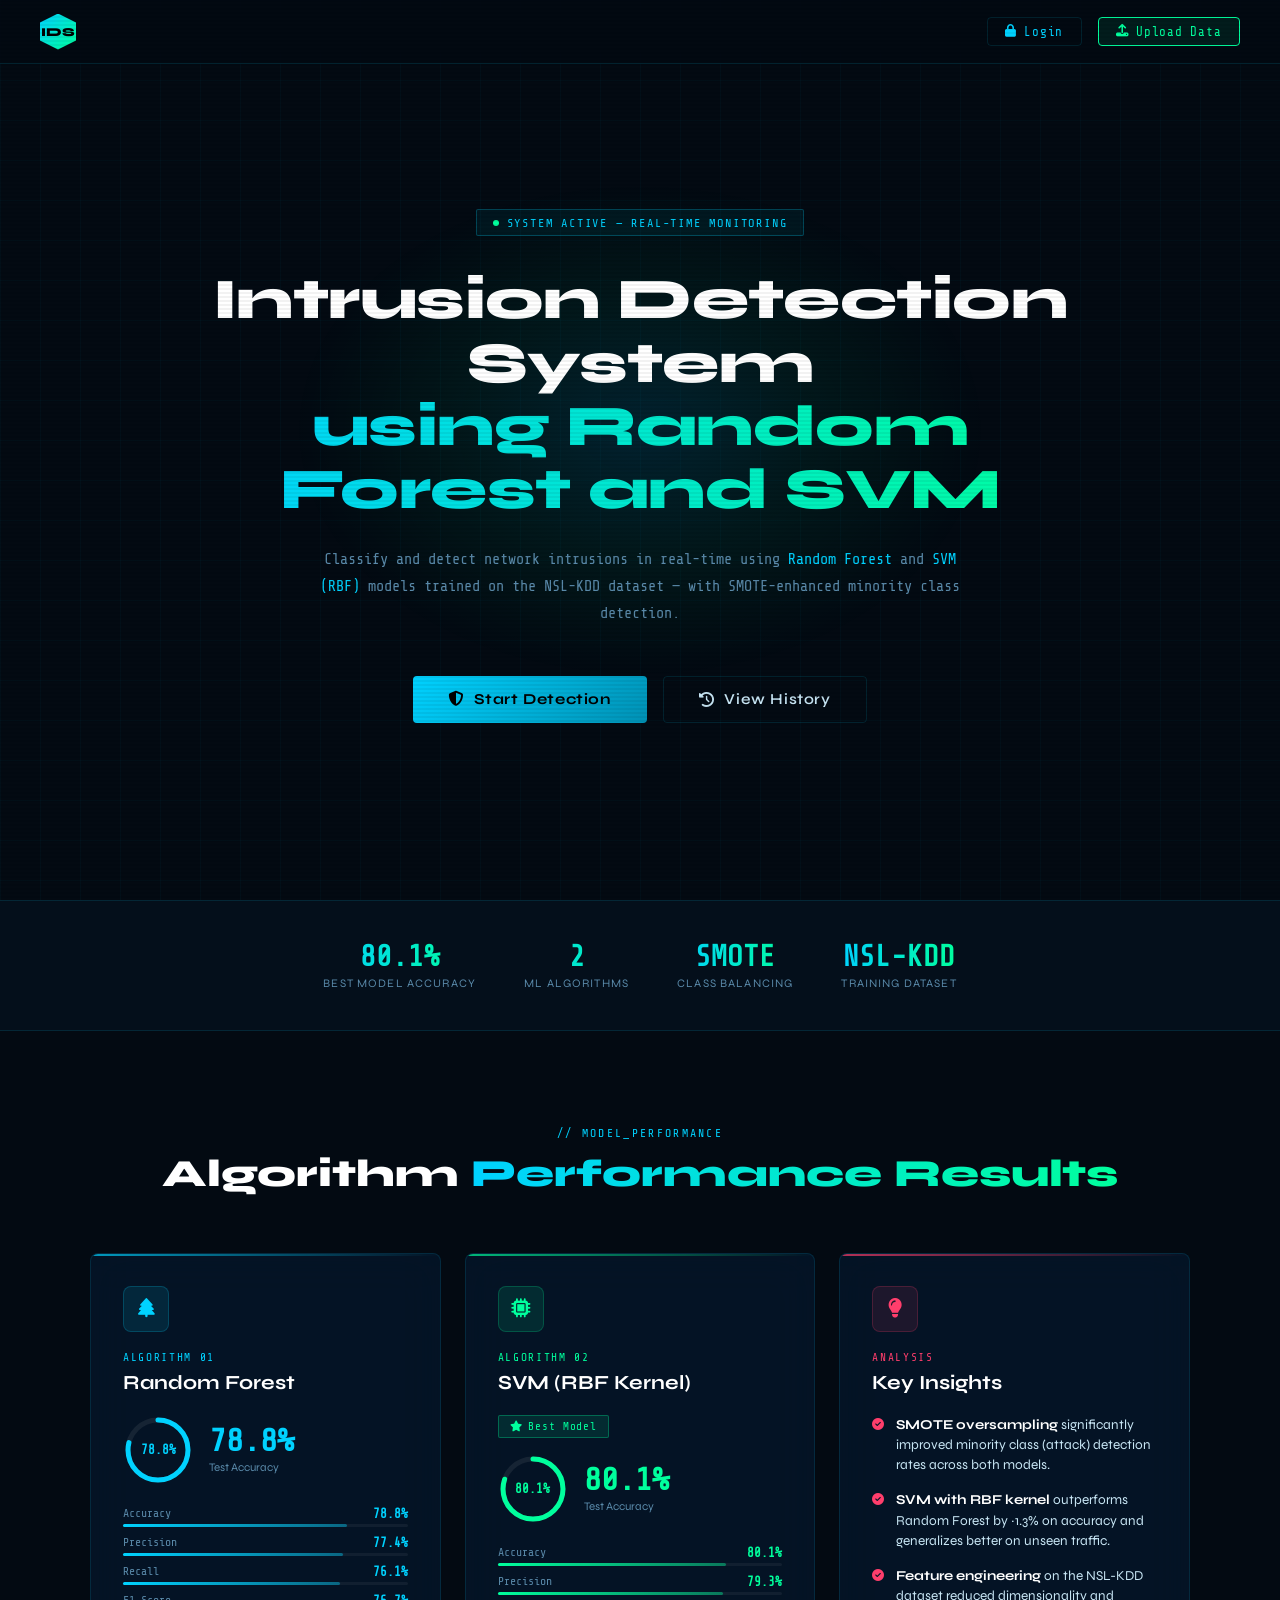
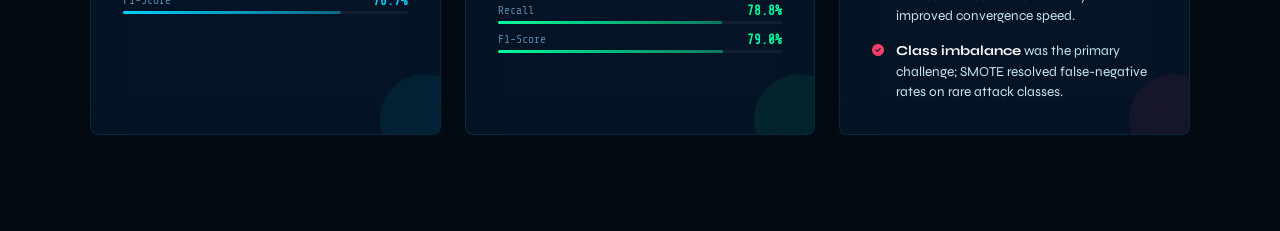
==== templates/index.html @ 373972a0 "Initial commit" ====
<!doctype html>
<html lang="en">
  <head>
    <meta charset="UTF-8" />
    <meta name="viewport" content="width=device-width, initial-scale=1.0" />
    <title>IDS — Intrusion Detection System</title>
    <link rel="preconnect" href="https://fonts.googleapis.com" />
    <link
      href="https://fonts.googleapis.com/css2?family=Share+Tech+Mono&family=Syne:wght@400;600;700;800&display=swap"
      rel="stylesheet"
    />
    <link
      rel="stylesheet"
      href="https://cdnjs.cloudflare.com/ajax/libs/font-awesome/6.5.0/css/all.min.css"
    />
    <style>
      :root {
        --bg: #030a12;
        --surface: #071524;
        --glass: rgba(7, 28, 54, 0.55);
        --border: rgba(0, 210, 255, 0.12);
        --accent: #00d2ff;
        --accent2: #00ff9d;
        --accent3: #ff3e6c;
        --muted: #3a6a8a;
        --text: #c8e6f5;
        --text-dim: #5a8aaa;
        --mono: "Share Tech Mono", monospace;
        --display: "Syne", sans-serif;
      }

      *,
      *::before,
      *::after {
        box-sizing: border-box;
        margin: 0;
        padding: 0;
      }

      html {
        scroll-behavior: smooth;
      }

      body {
        background: var(--bg);
        color: var(--text);
        font-family: var(--display);
        overflow-x: hidden;
        min-height: 100vh;
      }

      /* ── GRID OVERLAY ─────────────────────────── */
      body::before {
        content: "";
        position: fixed;
        inset: 0;
        background-image:
          linear-gradient(rgba(0, 210, 255, 0.03) 1px, transparent 1px),
          linear-gradient(90deg, rgba(0, 210, 255, 0.03) 1px, transparent 1px);
        background-size: 40px 40px;
        pointer-events: none;
        z-index: 0;
      }

      /* ── SCANLINE EFFECT ──────────────────────── */
      body::after {
        content: "";
        position: fixed;
        inset: 0;
        background: repeating-linear-gradient(
          0deg,
          transparent,
          transparent 2px,
          rgba(0, 0, 0, 0.15) 2px,
          rgba(0, 0, 0, 0.15) 4px
        );
        pointer-events: none;
        z-index: 999;
        opacity: 0.35;
      }

      /* ── NAVBAR ───────────────────────────────── */
      nav {
        position: fixed;
        top: 0;
        left: 0;
        right: 0;
        z-index: 100;
        display: flex;
        align-items: center;
        justify-content: space-between;
        padding: 0 2.5rem;
        height: 64px;
        background: rgba(3, 10, 18, 0.85);
        backdrop-filter: blur(18px);
        border-bottom: 1px solid var(--border);
      }

      .nav-brand {
        display: flex;
        align-items: center;
        gap: 0.7rem;
        text-decoration: none;
      }
      .nav-brand .shield {
        width: 36px;
        height: 36px;
        background: linear-gradient(135deg, var(--accent), var(--accent2));
        clip-path: polygon(
          50% 0%,
          100% 25%,
          100% 75%,
          50% 100%,
          0% 75%,
          0% 25%
        );
        display: flex;
        align-items: center;
        justify-content: center;
        font-size: 0.75rem;
        color: #000;
        font-weight: 900;
        animation: shieldPulse 3s ease-in-out infinite;
        flex-shrink: 0;
      }
      @keyframes shieldPulse {
        0%,
        100% {
          filter: drop-shadow(0 0 6px var(--accent));
        }
        50% {
          filter: drop-shadow(0 0 18px var(--accent2));
        }
      }
      .nav-brand .brand-text {
        font-family: var(--mono);
        font-size: 0.95rem;
        color: var(--accent);
        letter-spacing: 0.08em;
      }
      .brand-text span {
        color: var(--accent2);
      }

      .nav-links {
        display: flex;
        align-items: center;
        gap: 1rem;
      }

      .nav-pill {
        display: flex;
        align-items: center;
        gap: 0.45rem;
        padding: 0.4rem 1.1rem;
        border-radius: 4px;
        font-family: var(--mono);
        font-size: 0.78rem;
        letter-spacing: 0.06em;
        text-decoration: none;
        transition: all 0.25s;
      }
      .nav-pill.ghost {
        border: 1px solid var(--border);
        color: var(--accent);
        background: transparent;
      }
      .nav-pill.ghost:hover {
        background: rgba(0, 210, 255, 0.08);
        border-color: var(--accent);
        box-shadow: 0 0 16px rgba(0, 210, 255, 0.2);
      }
      .nav-pill.filled {
        border: 1px solid var(--accent2);
        background: rgba(0, 255, 157, 0.08);
        color: var(--accent2);
      }
      .nav-pill.filled:hover {
        background: rgba(0, 255, 157, 0.18);
        box-shadow: 0 0 20px rgba(0, 255, 157, 0.25);
      }

      /* ── HERO ─────────────────────────────────── */
      .hero {
        position: relative;
        min-height: 100vh;
        display: flex;
        align-items: center;
        justify-content: center;
        padding: 6rem 2rem 4rem;
        overflow: hidden;
      }

      /* Radial glow blob */
      .hero::before {
        content: "";
        position: absolute;
        top: 20%;
        left: 50%;
        transform: translateX(-50%);
        width: 700px;
        height: 500px;
        background: radial-gradient(
          ellipse,
          rgba(0, 210, 255, 0.12) 0%,
          rgba(0, 255, 157, 0.05) 40%,
          transparent 70%
        );
        pointer-events: none;
        animation: blobDrift 8s ease-in-out infinite alternate;
      }
      @keyframes blobDrift {
        from {
          transform: translateX(-55%) scaleY(1);
        }
        to {
          transform: translateX(-45%) scaleY(1.1);
        }
      }

      .hero-inner {
        position: relative;
        z-index: 1;
        max-width: 900px;
        width: 100%;
        text-align: center;
      }

      .hero-badge {
        display: inline-flex;
        align-items: center;
        gap: 0.5rem;
        font-family: var(--mono);
        font-size: 0.75rem;
        letter-spacing: 0.15em;
        color: var(--accent);
        border: 1px solid rgba(0, 210, 255, 0.25);
        background: rgba(0, 210, 255, 0.06);
        padding: 0.35rem 1rem;
        border-radius: 2px;
        margin-bottom: 2rem;
        text-transform: uppercase;
      }
      .hero-badge .dot {
        width: 6px;
        height: 6px;
        background: var(--accent2);
        border-radius: 50%;
        animation: blink 1.2s step-start infinite;
      }
      @keyframes blink {
        50% {
          opacity: 0;
        }
      }

      .hero-title {
        font-size: clamp(2rem, 5vw, 3.6rem);
        font-weight: 800;
        line-height: 1.1;
        letter-spacing: -0.01em;
        margin-bottom: 1.5rem;
      }
      .hero-title .line1 {
        color: #fff;
        display: block;
      }
      .hero-title .line2 {
        display: block;
        background: linear-gradient(90deg, var(--accent), var(--accent2));
        -webkit-background-clip: text;
        -webkit-text-fill-color: transparent;
        background-clip: text;
      }

      .hero-desc {
        font-family: var(--mono);
        font-size: 0.95rem;
        color: var(--text-dim);
        line-height: 1.8;
        max-width: 640px;
        margin: 0 auto 3rem;
      }
      .hero-desc .hl {
        color: var(--accent);
      }

      .hero-cta {
        display: flex;
        gap: 1rem;
        justify-content: center;
        flex-wrap: wrap;
      }

      .btn-primary {
        display: inline-flex;
        align-items: center;
        gap: 0.6rem;
        padding: 0.85rem 2.2rem;
        background: linear-gradient(135deg, var(--accent), #0091b5);
        color: #000;
        font-family: var(--display);
        font-weight: 700;
        font-size: 0.95rem;
        letter-spacing: 0.04em;
        border: none;
        border-radius: 4px;
        cursor: pointer;
        text-decoration: none;
        transition: all 0.3s;
        position: relative;
        overflow: hidden;
      }
      .btn-primary::before {
        content: "";
        position: absolute;
        inset: 0;
        background: linear-gradient(135deg, var(--accent2), var(--accent));
        opacity: 0;
        transition: opacity 0.3s;
      }
      .btn-primary:hover::before {
        opacity: 1;
      }
      .btn-primary:hover {
        transform: translateY(-2px);
        box-shadow: 0 12px 40px rgba(0, 210, 255, 0.35);
      }
      .btn-primary > * {
        position: relative;
        z-index: 1;
      }

      .btn-secondary {
        display: inline-flex;
        align-items: center;
        gap: 0.6rem;
        padding: 0.85rem 2.2rem;
        background: transparent;
        color: var(--text);
        font-family: var(--display);
        font-weight: 600;
        font-size: 0.95rem;
        letter-spacing: 0.04em;
        border: 1px solid var(--border);
        border-radius: 4px;
        cursor: pointer;
        text-decoration: none;
        transition: all 0.3s;
      }
      .btn-secondary:hover {
        border-color: var(--muted);
        background: rgba(255, 255, 255, 0.04);
        transform: translateY(-2px);
        color: #fff;
      }

      /* ── STATS STRIP ──────────────────────────── */
      .stats-strip {
        position: relative;
        z-index: 1;
        display: flex;
        justify-content: center;
        gap: 3rem;
        flex-wrap: wrap;
        padding: 2.5rem 2rem;
        border-top: 1px solid var(--border);
        border-bottom: 1px solid var(--border);
        background: rgba(7, 21, 36, 0.5);
      }
      .stat-item {
        text-align: center;
      }
      .stat-num {
        font-family: var(--mono);
        font-size: 1.8rem;
        font-weight: 700;
        background: linear-gradient(90deg, var(--accent), var(--accent2));
        -webkit-background-clip: text;
        -webkit-text-fill-color: transparent;
        background-clip: text;
      }
      .stat-label {
        font-size: 0.72rem;
        letter-spacing: 0.1em;
        text-transform: uppercase;
        color: var(--text-dim);
        margin-top: 0.2rem;
      }

      /* ── SECTION TITLE ────────────────────────── */
      .section {
        position: relative;
        z-index: 1;
        padding: 6rem 2rem;
      }
      .section-header {
        text-align: center;
        margin-bottom: 3.5rem;
      }
      .section-tag {
        font-family: var(--mono);
        font-size: 0.72rem;
        letter-spacing: 0.2em;
        color: var(--accent);
        text-transform: uppercase;
        margin-bottom: 0.6rem;
      }
      .section-title {
        font-size: clamp(1.6rem, 3vw, 2.4rem);
        font-weight: 800;
        color: #fff;
      }
      .section-title span {
        background: linear-gradient(90deg, var(--accent), var(--accent2));
        -webkit-background-clip: text;
        -webkit-text-fill-color: transparent;
        background-clip: text;
      }

      /* ── MODEL CARDS ──────────────────────────── */
      .cards-grid {
        display: grid;
        grid-template-columns: repeat(auto-fit, minmax(300px, 1fr));
        gap: 1.5rem;
        max-width: 1100px;
        margin: 0 auto;
      }

      .model-card {
        position: relative;
        background: var(--glass);
        border: 1px solid var(--border);
        border-radius: 8px;
        padding: 2rem;
        backdrop-filter: blur(20px);
        transition: all 0.35s cubic-bezier(0.25, 0.8, 0.25, 1);
        overflow: hidden;
      }
      .model-card::before {
        content: "";
        position: absolute;
        top: 0;
        left: 0;
        right: 0;
        height: 2px;
        border-radius: 8px 8px 0 0;
        transition: opacity 0.35s;
        opacity: 0.7;
      }
      .model-card.rf::before {
        background: linear-gradient(90deg, var(--accent), transparent);
      }
      .model-card.svm::before {
        background: linear-gradient(90deg, var(--accent2), transparent);
      }
      .model-card.insight::before {
        background: linear-gradient(90deg, var(--accent3), transparent);
      }

      .model-card:hover {
        transform: translateY(-6px);
        border-color: rgba(0, 210, 255, 0.3);
        box-shadow:
          0 24px 60px rgba(0, 0, 0, 0.5),
          0 0 40px rgba(0, 210, 255, 0.08);
      }
      .model-card.svm:hover {
        border-color: rgba(0, 255, 157, 0.3);
        box-shadow:
          0 24px 60px rgba(0, 0, 0, 0.5),
          0 0 40px rgba(0, 255, 157, 0.1);
      }
      .model-card.insight:hover {
        border-color: rgba(255, 62, 108, 0.3);
        box-shadow:
          0 24px 60px rgba(0, 0, 0, 0.5),
          0 0 40px rgba(255, 62, 108, 0.08);
      }

      /* corner decoration */
      .model-card::after {
        content: "";
        position: absolute;
        bottom: -30px;
        right: -30px;
        width: 90px;
        height: 90px;
        border-radius: 50%;
        opacity: 0.07;
        transition: opacity 0.35s;
      }
      .model-card.rf::after {
        background: var(--accent);
      }
      .model-card.svm::after {
        background: var(--accent2);
      }
      .model-card.insight::after {
        background: var(--accent3);
      }
      .model-card:hover::after {
        opacity: 0.14;
      }

      .card-icon {
        width: 46px;
        height: 46px;
        border-radius: 8px;
        display: flex;
        align-items: center;
        justify-content: center;
        font-size: 1.2rem;
        margin-bottom: 1.2rem;
      }
      .rf .card-icon {
        background: rgba(0, 210, 255, 0.1);
        color: var(--accent);
        border: 1px solid rgba(0, 210, 255, 0.2);
      }
      .svm .card-icon {
        background: rgba(0, 255, 157, 0.1);
        color: var(--accent2);
        border: 1px solid rgba(0, 255, 157, 0.2);
      }
      .insight .card-icon {
        background: rgba(255, 62, 108, 0.1);
        color: var(--accent3);
        border: 1px solid rgba(255, 62, 108, 0.2);
      }

      .card-label {
        font-family: var(--mono);
        font-size: 0.7rem;
        letter-spacing: 0.15em;
        text-transform: uppercase;
        margin-bottom: 0.4rem;
      }
      .rf .card-label {
        color: var(--accent);
      }
      .svm .card-label {
        color: var(--accent2);
      }
      .insight .card-label {
        color: var(--accent3);
      }

      .card-model-name {
        font-size: 1.25rem;
        font-weight: 700;
        color: #fff;
        margin-bottom: 1.2rem;
      }

      /* accuracy ring */
      .accuracy-row {
        display: flex;
        align-items: center;
        gap: 1rem;
        margin-bottom: 1.4rem;
      }
      .ring-wrap {
        position: relative;
        width: 70px;
        height: 70px;
        flex-shrink: 0;
      }
      .ring-wrap svg {
        transform: rotate(-90deg);
      }
      .ring-bg {
        fill: none;
        stroke: rgba(255, 255, 255, 0.07);
        stroke-width: 5;
      }
      .ring-val {
        fill: none;
        stroke-width: 5;
        stroke-linecap: round;
        transition: stroke-dashoffset 1.2s ease;
      }
      .rf .ring-val {
        stroke: var(--accent);
      }
      .svm .ring-val {
        stroke: var(--accent2);
      }
      .ring-center {
        position: absolute;
        inset: 0;
        display: flex;
        align-items: center;
        justify-content: center;
        font-family: var(--mono);
        font-size: 0.78rem;
        font-weight: 700;
      }
      .rf .ring-center {
        color: var(--accent);
      }
      .svm .ring-center {
        color: var(--accent2);
      }

      .accuracy-meta {
        flex: 1;
      }
      .acc-big {
        font-family: var(--mono);
        font-size: 2rem;
        font-weight: 700;
        line-height: 1;
      }
      .rf .acc-big {
        color: var(--accent);
      }
      .svm .acc-big {
        color: var(--accent2);
      }
      .acc-sub {
        font-size: 0.72rem;
        color: var(--text-dim);
        margin-top: 0.2rem;
      }

      .best-badge {
        display: inline-flex;
        align-items: center;
        gap: 0.35rem;
        font-family: var(--mono);
        font-size: 0.68rem;
        padding: 0.25rem 0.7rem;
        background: rgba(0, 255, 157, 0.1);
        border: 1px solid rgba(0, 255, 157, 0.3);
        color: var(--accent2);
        border-radius: 2px;
        letter-spacing: 0.08em;
        margin-bottom: 1rem;
      }

      .card-metrics {
        display: flex;
        flex-direction: column;
        gap: 0.55rem;
      }
      .metric-row {
        display: flex;
        justify-content: space-between;
        align-items: center;
      }
      .metric-key {
        font-family: var(--mono);
        font-size: 0.72rem;
        color: var(--text-dim);
      }
      .metric-val {
        font-family: var(--mono);
        font-size: 0.78rem;
        font-weight: 600;
      }
      .metric-bar-wrap {
        width: 100%;
        height: 3px;
        background: rgba(255, 255, 255, 0.05);
        border-radius: 2px;
        margin-top: 0.2rem;
      }
      .metric-bar {
        height: 3px;
        border-radius: 2px;
        transition: width 1.4s ease;
      }
      .rf .metric-bar {
        background: linear-gradient(
          90deg,
          var(--accent),
          rgba(0, 210, 255, 0.4)
        );
      }
      .svm .metric-bar {
        background: linear-gradient(
          90deg,
          var(--accent2),
          rgba(0, 255, 157, 0.4)
        );
      }

      /* insight card special */
      .insight-list {
        list-style: none;
        display: flex;
        flex-direction: column;
        gap: 0.9rem;
      }
      .insight-list li {
        display: flex;
        align-items: flex-start;
        gap: 0.75rem;
        font-size: 0.85rem;
        color: var(--text);
        line-height: 1.5;
      }
      .insight-list li .ico {
        font-size: 0.75rem;
        margin-top: 0.2rem;
        color: var(--accent3);
        flex-shrink: 0;
      }

      /* ── ANIMATION HELPERS ────────────────────── */
      .fade-in {
        opacity: 0;
        transform: translateY(22px);
        animation: fadeUp 0.7s forwards;
      }
      .fade-in:nth-child(1) {
        animation-delay: 0.1s;
      }
      .fade-in:nth-child(2) {
        animation-delay: 0.22s;
      }
      .fade-in:nth-child(3) {
        animation-delay: 0.34s;
      }
      @keyframes fadeUp {
        to {
          opacity: 1;
          transform: none;
        }
      }

      /* responsive */
      @media (max-width: 640px) {
        nav {
          padding: 0 1.2rem;
        }
        .nav-brand .brand-text {
          font-size: 0.8rem;
        }
        .hero {
          padding: 5rem 1.2rem 3rem;
        }
        .stats-strip {
          gap: 1.5rem;
        }
        .cards-grid {
          grid-template-columns: 1fr;
        }
      }
    </style>
  </head>
  <body>
    <!-- ── NAVBAR ─────────────────────────── -->
    <nav>
      <a class="nav-brand" href="#">
        <div class="shield">IDS</div>
      </a>
      <div class="nav-links">
        <a href="/login" class="nav-pill ghost"
          ><i class="fa-solid fa-lock"></i> Login</a
        >
        <a href="/upload" class="nav-pill filled"
          ><i class="fa-solid fa-upload"></i> Upload Data</a
        >
      </div>
    </nav>

    <!-- ── HERO ───────────────────────────── -->
    <section class="hero">
      <div class="hero-inner">
        <div class="hero-badge fade-in">
          <span class="dot"></span>
          System Active — Real-time Monitoring
        </div>

        <h1 class="hero-title fade-in">
          <span class="line1">Intrusion Detection System</span>
          <span class="line2">using Random Forest and SVM</span>
        </h1>

        <p class="hero-desc fade-in">
          Classify and detect network intrusions in real-time using
          <span class="hl">Random Forest</span> and
          <span class="hl">SVM (RBF)</span> models trained on the NSL-KDD
          dataset — with SMOTE-enhanced minority class detection.
        </p>

        <div class="hero-cta fade-in">
          <a href="/upload" class="btn-primary">
            <span><i class="fa-solid fa-shield-halved"></i></span>
            <span>Start Detection</span>
          </a>
          <a href="/history" class="btn-secondary">
            <i class="fa-solid fa-clock-rotate-left"></i>
            View History
          </a>
        </div>
      </div>
    </section>

    <!-- ── STATS STRIP ─────────────────────── -->
    <div class="stats-strip">
      <div class="stat-item">
        <div class="stat-num">80.1%</div>
        <div class="stat-label">Best Model Accuracy</div>
      </div>
      <div class="stat-item">
        <div class="stat-num">2</div>
        <div class="stat-label">ML Algorithms</div>
      </div>
      <div class="stat-item">
        <div class="stat-num">SMOTE</div>
        <div class="stat-label">Class Balancing</div>
      </div>
      <div class="stat-item">
        <div class="stat-num">NSL-KDD</div>
        <div class="stat-label">Training Dataset</div>
      </div>
    </div>

    <!-- ── MODEL RESULTS ──────────────────── -->
    <section class="section">
      <div class="section-header">
        <div class="section-tag">// model_performance</div>
        <h2 class="section-title">
          Algorithm <span>Performance Results</span>
        </h2>
      </div>

      <div class="cards-grid">
        <!-- Random Forest -->
        <div class="model-card rf fade-in">
          <div class="card-icon"><i class="fa-solid fa-tree"></i></div>
          <div class="card-label">Algorithm 01</div>
          <div class="card-model-name">Random Forest</div>

          <div class="accuracy-row">
            <div class="ring-wrap">
              <svg viewBox="0 0 70 70" width="70" height="70">
                <circle class="ring-bg" cx="35" cy="35" r="30" />
                <circle
                  class="ring-val"
                  cx="35"
                  cy="35"
                  r="30"
                  stroke-dasharray="188.5"
                  stroke-dashoffset="39.9"
                />
                <!-- 188.5*(1-0.788) -->
              </svg>
              <div class="ring-center">78.8%</div>
            </div>
            <div class="accuracy-meta">
              <div class="acc-big">78.8%</div>
              <div class="acc-sub">Test Accuracy</div>
            </div>
          </div>

          <div class="card-metrics">
            <div>
              <div class="metric-row">
                <span class="metric-key">Accuracy</span>
                <span class="metric-val" style="color: var(--accent)"
                  >78.8%</span
                >
              </div>
              <div class="metric-bar-wrap">
                <div class="metric-bar rf" style="width: 78.8%"></div>
              </div>
            </div>
            <div>
              <div class="metric-row">
                <span class="metric-key">Precision</span>
                <span class="metric-val" style="color: var(--accent)"
                  >77.4%</span
                >
              </div>
              <div class="metric-bar-wrap">
                <div class="metric-bar rf" style="width: 77.4%"></div>
              </div>
            </div>
            <div>
              <div class="metric-row">
                <span class="metric-key">Recall</span>
                <span class="metric-val" style="color: var(--accent)"
                  >76.1%</span
                >
              </div>
              <div class="metric-bar-wrap">
                <div class="metric-bar rf" style="width: 76.1%"></div>
              </div>
            </div>
            <div>
              <div class="metric-row">
                <span class="metric-key">F1-Score</span>
                <span class="metric-val" style="color: var(--accent)"
                  >76.7%</span
                >
              </div>
              <div class="metric-bar-wrap">
                <div class="metric-bar rf" style="width: 76.7%"></div>
              </div>
            </div>
          </div>
        </div>

        <!-- SVM -->
        <div class="model-card svm fade-in">
          <div class="card-icon"><i class="fa-solid fa-microchip"></i></div>
          <div class="card-label">Algorithm 02</div>
          <div class="card-model-name">SVM (RBF Kernel)</div>
          <div class="best-badge">
            <i class="fa-solid fa-star"></i> Best Model
          </div>

          <div class="accuracy-row">
            <div class="ring-wrap">
              <svg viewBox="0 0 70 70" width="70" height="70">
                <circle class="ring-bg" cx="35" cy="35" r="30" />
                <circle
                  class="ring-val svm"
                  cx="35"
                  cy="35"
                  r="30"
                  stroke-dasharray="188.5"
                  stroke-dashoffset="37.4"
                  style="stroke: var(--accent2)"
                />
              </svg>
              <div class="ring-center" style="color: var(--accent2)">80.1%</div>
            </div>
            <div class="accuracy-meta">
              <div class="acc-big" style="color: var(--accent2)">80.1%</div>
              <div class="acc-sub">Test Accuracy</div>
            </div>
          </div>

          <div class="card-metrics">
            <div>
              <div class="metric-row">
                <span class="metric-key">Accuracy</span>
                <span class="metric-val" style="color: var(--accent2)"
                  >80.1%</span
                >
              </div>
              <div class="metric-bar-wrap">
                <div class="metric-bar svm" style="width: 80.1%"></div>
              </div>
            </div>
            <div>
              <div class="metric-row">
                <span class="metric-key">Precision</span>
                <span class="metric-val" style="color: var(--accent2)"
                  >79.3%</span
                >
              </div>
              <div class="metric-bar-wrap">
                <div class="metric-bar svm" style="width: 79.3%"></div>
              </div>
            </div>
            <div>
              <div class="metric-row">
                <span class="metric-key">Recall</span>
                <span class="metric-val" style="color: var(--accent2)"
                  >78.8%</span
                >
              </div>
              <div class="metric-bar-wrap">
                <div class="metric-bar svm" style="width: 78.8%"></div>
              </div>
            </div>
            <div>
              <div class="metric-row">
                <span class="metric-key">F1-Score</span>
                <span class="metric-val" style="color: var(--accent2)"
                  >79.0%</span
                >
              </div>
              <div class="metric-bar-wrap">
                <div class="metric-bar svm" style="width: 79%"></div>
              </div>
            </div>
          </div>
        </div>

        <!-- Key Insights -->
        <div class="model-card insight fade-in">
          <div class="card-icon"><i class="fa-solid fa-lightbulb"></i></div>
          <div class="card-label">Analysis</div>
          <div class="card-model-name">Key Insights</div>

          <ul class="insight-list">
            <li>
              <i class="fa-solid fa-circle-check ico"></i>
              <span
                ><strong style="color: #fff">SMOTE oversampling</strong>
                significantly improved minority class (attack) detection rates
                across both models.</span
              >
            </li>
            <li>
              <i class="fa-solid fa-circle-check ico"></i>
              <span
                ><strong style="color: #fff">SVM with RBF kernel</strong>
                outperforms Random Forest by ~1.3% on accuracy and generalizes
                better on unseen traffic.</span
              >
            </li>
            <li>
              <i class="fa-solid fa-circle-check ico"></i>
              <span
                ><strong style="color: #fff">Feature engineering</strong> on the
                NSL-KDD dataset reduced dimensionality and improved convergence
                speed.</span
              >
            </li>
            <li>
              <i class="fa-solid fa-circle-check ico"></i>
              <span
                ><strong style="color: #fff">Class imbalance</strong> was the
                primary challenge; SMOTE resolved false-negative rates on rare
                attack classes.</span
              >
            </li>
          </ul>
        </div>
      </div>
    </section>
  </body>
</html>
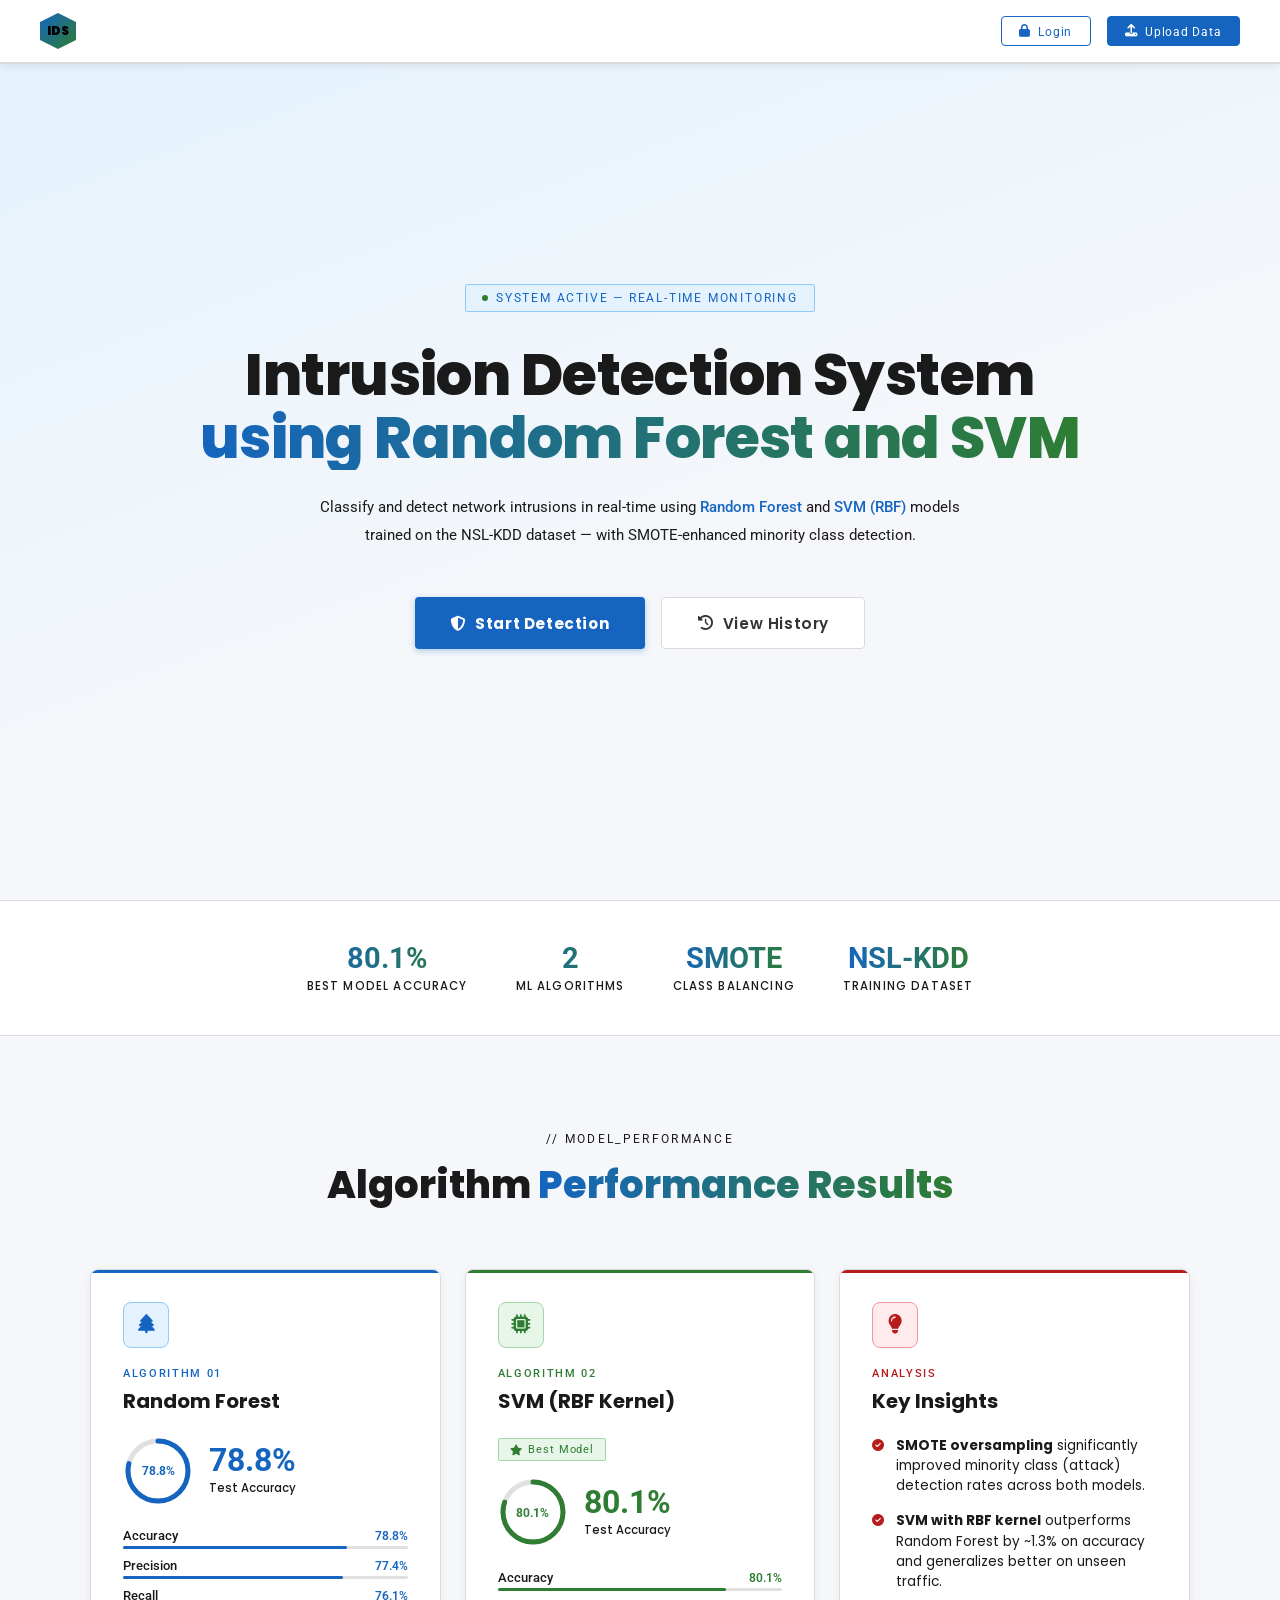
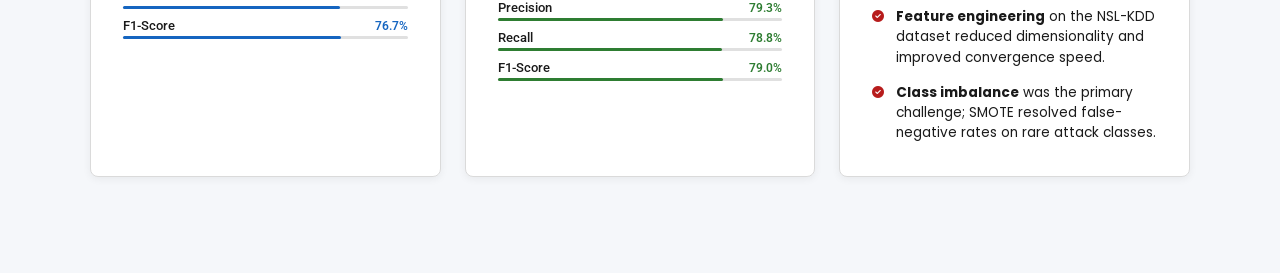
==== commit ba324f47: "fixed deployment" ====
--- a/templates/index.html
+++ b/templates/index.html
@@ -6,7 +6,7 @@
     <title>IDS — Intrusion Detection System</title>
     <link rel="preconnect" href="https://fonts.googleapis.com" />
     <link
-      href="https://fonts.googleapis.com/css2?family=Share+Tech+Mono&family=Syne:wght@400;600;700;800&display=swap"
+      href="https://fonts.googleapis.com/css2?family=Poppins:wght@400;500;600;700&family=Roboto:wght@400;500&display=swap"
       rel="stylesheet"
     />
     <link
@@ -749,6 +749,7 @@
         }
       }
     </style>
+    <link rel="stylesheet" href="/static/light_theme.css" />
   </head>
   <body>
     <!-- ── NAVBAR ─────────────────────────── -->
--- a/static/light_theme.css
+++ b/static/light_theme.css
@@ -0,0 +1,1562 @@
+/*
+ * IDS Light Theme — Thesis Print-Friendly Stylesheet
+ * ====================================================
+ * Drop this file into your /static/ folder.
+ * Add this line to every HTML <head> AFTER Font Awesome:
+ *   <link rel="stylesheet" href="/static/light_theme.css" />
+ *
+ * This stylesheet overrides every dark-theme rule using CSS variable
+ * redefinitions and targeted selectors. No HTML changes needed.
+ */
+
+/* ── GOOGLE FONTS (print-friendly) ─────────────────────────────────── */
+@import url("https://fonts.googleapis.com/css2?family=Poppins:wght@400;500;600;700&family=Roboto:wght@400;500&display=swap");
+
+/* ── ROOT VARIABLE OVERRIDES ────────────────────────────────────────── */
+:root {
+  /* Core palette */
+  --bg: #f5f7fa;
+  --surface: #ffffff;
+  --glass: #ffffff;
+  --border: #dadada;
+  --text: #1a1a1a;
+  --text-dim: #1a1a1a; /* was #455A64 — now near-black for print */
+  --muted: #333333; /* was #78909C — darkened for print readability */
+
+  /* Accent colours — high contrast for print */
+  --accent: #1565c0; /* deep blue   */
+  --accent2: #2e7d32; /* deep green  */
+  --accent3: #b71c1c; /* deep red    */
+  --warn: #e65100; /* deep orange */
+
+  /* Typography */
+  --mono: "Roboto", "Calibri", sans-serif;
+  --display: "Poppins", "Arial", sans-serif;
+}
+
+/* ── GLOBAL RESETS ──────────────────────────────────────────────────── */
+*,
+*::before,
+*::after {
+  box-sizing: border-box;
+}
+
+/* Remove dark grid overlay and scanlines */
+body::before,
+body::after {
+  display: none !important;
+}
+
+body {
+  background: var(--bg) !important;
+  color: var(--text) !important;
+  font-family: var(--display) !important;
+  -webkit-print-color-adjust: exact;
+  print-color-adjust: exact;
+}
+
+/* ── NAVBAR ─────────────────────────────────────────────────────────── */
+nav {
+  background: #ffffff !important;
+  border-bottom: 2px solid var(--border) !important;
+  backdrop-filter: none !important;
+  box-shadow: 0 2px 8px rgba(0, 0, 0, 0.08) !important;
+}
+
+.nav-brand .shield {
+  background: linear-gradient(135deg, #1565c0, #2e7d32) !important;
+  filter: none !important;
+  animation: none !important;
+}
+
+.nav-brand .brand-text {
+  color: #1565c0 !important;
+  font-family: var(--mono) !important;
+}
+
+.nav-pill.ghost {
+  color: #1565c0 !important;
+  border-color: #1565c0 !important;
+  background: transparent !important;
+}
+
+.nav-pill.ghost:hover {
+  background: #e3f2fd !important;
+  box-shadow: none !important;
+}
+
+.nav-pill.filled {
+  color: #ffffff !important;
+  background: #1565c0 !important;
+  border-color: #1565c0 !important;
+}
+
+.nav-pill.filled:hover {
+  background: #0d47a1 !important;
+  box-shadow: none !important;
+}
+
+.nav-pill.danger {
+  color: #ffffff !important;
+  background: #b71c1c !important;
+  border-color: #b71c1c !important;
+}
+
+.nav-pill.danger:hover {
+  background: #7f0000 !important;
+  box-shadow: none !important;
+}
+
+.nav-pill.active {
+  background: #e3f2fd !important;
+  border-color: #1565c0 !important;
+  color: #1565c0 !important;
+}
+
+/* ── HERO SECTION (index page) ──────────────────────────────────────── */
+.hero {
+  background: linear-gradient(160deg, #e3f2fd 0%, #f5f7fa 60%) !important;
+}
+
+.hero::before {
+  display: none !important;
+}
+
+.hero-badge {
+  background: #e3f2fd !important;
+  border-color: #90caf9 !important;
+  color: #1565c0 !important;
+}
+
+.hero-badge .dot {
+  background: #2e7d32 !important;
+}
+
+.hero-title .line1 {
+  color: #1a1a1a !important;
+}
+
+.hero-title .line2 {
+  background: linear-gradient(90deg, #1565c0, #2e7d32) !important;
+  -webkit-background-clip: text !important;
+  -webkit-text-fill-color: transparent !important;
+  background-clip: text !important;
+}
+
+.hero-desc {
+  color: #1a1a1a !important;
+}
+
+.hero-desc .hl {
+  color: #1565c0 !important;
+  font-weight: 500;
+}
+
+.btn-primary {
+  background: #1565c0 !important;
+  color: #ffffff !important;
+  box-shadow: 0 2px 6px rgba(21, 101, 192, 0.3) !important;
+}
+
+.btn-primary::before {
+  display: none !important;
+}
+
+.btn-primary:hover {
+  background: #0d47a1 !important;
+  transform: translateY(-1px) !important;
+  box-shadow: 0 4px 12px rgba(21, 101, 192, 0.35) !important;
+}
+
+.btn-secondary {
+  background: #ffffff !important;
+  color: #1a1a1a !important;
+  border-color: #dadada !important;
+}
+
+.btn-secondary:hover {
+  background: #f5f7fa !important;
+  border-color: #455a64 !important;
+  color: #1a1a1a !important;
+  transform: translateY(-1px) !important;
+}
+
+/* ── STATS STRIP (index page) ───────────────────────────────────────── */
+.stats-strip {
+  background: #ffffff !important;
+  border-color: var(--border) !important;
+}
+
+.stat-num {
+  background: linear-gradient(90deg, #1565c0, #2e7d32) !important;
+  -webkit-background-clip: text !important;
+  -webkit-text-fill-color: transparent !important;
+  background-clip: text !important;
+  font-weight: 700 !important;
+}
+
+.stat-label {
+  color: #1a1a1a !important;
+  font-weight: 500 !important;
+}
+
+/* ── SECTION HEADINGS ───────────────────────────────────────────────── */
+.section {
+  background: transparent !important;
+}
+
+.section-tag {
+  color: #1565c0 !important;
+}
+
+.section-title {
+  color: #1a1a1a !important;
+}
+
+.section-title span {
+  background: linear-gradient(90deg, #1565c0, #2e7d32) !important;
+  -webkit-background-clip: text !important;
+  -webkit-text-fill-color: transparent !important;
+  background-clip: text !important;
+}
+
+/* ── MODEL CARDS (index page) ───────────────────────────────────────── */
+.model-card {
+  background: #ffffff !important;
+  border: 1.5px solid var(--border) !important;
+  backdrop-filter: none !important;
+  box-shadow: 0 2px 8px rgba(0, 0, 0, 0.06) !important;
+}
+
+.model-card:hover {
+  transform: translateY(-3px) !important;
+  box-shadow: 0 8px 24px rgba(0, 0, 0, 0.1) !important;
+  border-color: #1565c0 !important;
+}
+
+.model-card.svm:hover {
+  border-color: #2e7d32 !important;
+  box-shadow: 0 8px 24px rgba(0, 0, 0, 0.1) !important;
+}
+.model-card.insight:hover {
+  border-color: #b71c1c !important;
+  box-shadow: 0 8px 24px rgba(0, 0, 0, 0.1) !important;
+}
+
+.model-card::before {
+  opacity: 1 !important;
+}
+
+.model-card.rf::before {
+  background: #1565c0 !important;
+  height: 3px;
+}
+.model-card.svm::before {
+  background: #2e7d32 !important;
+  height: 3px;
+}
+.model-card.insight::before {
+  background: #b71c1c !important;
+  height: 3px;
+}
+
+.model-card::after {
+  display: none !important;
+}
+
+.rf .card-icon {
+  background: #e3f2fd !important;
+  color: #1565c0 !important;
+  border-color: #90caf9 !important;
+}
+.svm .card-icon {
+  background: #e8f5e9 !important;
+  color: #2e7d32 !important;
+  border-color: #a5d6a7 !important;
+}
+.insight .card-icon {
+  background: #ffebee !important;
+  color: #b71c1c !important;
+  border-color: #ef9a9a !important;
+}
+
+.rf .card-label {
+  color: #1565c0 !important;
+}
+.svm .card-label {
+  color: #2e7d32 !important;
+}
+.insight .card-label {
+  color: #b71c1c !important;
+}
+
+.card-model-name {
+  color: #1a1a1a !important;
+}
+
+.rf .ring-bg,
+.svm .ring-bg {
+  stroke: #e0e0e0 !important;
+}
+
+.rf .ring-val {
+  stroke: #1565c0 !important;
+}
+.svm .ring-val {
+  stroke: #2e7d32 !important;
+}
+
+.rf .ring-center {
+  color: #1565c0 !important;
+}
+.svm .ring-center {
+  color: #2e7d32 !important;
+}
+
+.rf .acc-big {
+  color: #1565c0 !important;
+}
+.svm .acc-big {
+  color: #2e7d32 !important;
+}
+
+.acc-sub {
+  color: #1a1a1a !important;
+  font-weight: 500 !important;
+}
+.metric-key {
+  color: #1a1a1a !important;
+  font-weight: 500 !important;
+}
+
+.metric-bar-wrap {
+  background: #e0e0e0 !important;
+}
+
+.rf .metric-bar {
+  background: #1565c0 !important;
+}
+.svm .metric-bar {
+  background: #2e7d32 !important;
+}
+
+.best-badge {
+  background: #e8f5e9 !important;
+  border-color: #a5d6a7 !important;
+  color: #2e7d32 !important;
+}
+
+.insight-list li {
+  color: #1a1a1a !important;
+}
+
+.insight-list li .ico {
+  color: #b71c1c !important;
+}
+
+.insight-list li strong {
+  color: #1a1a1a !important;
+}
+
+/* ── PAGE WRAP / AUTH PAGES ─────────────────────────────────────────── */
+.page-wrap {
+  background: transparent !important;
+}
+
+.page-wrap::before {
+  display: none !important;
+}
+
+/* ── LOGIN & SIGNUP CARDS ───────────────────────────────────────────── */
+.login-card,
+.signup-card {
+  background: #ffffff !important;
+  border: 1.5px solid var(--border) !important;
+  box-shadow: 0 4px 20px rgba(0, 0, 0, 0.08) !important;
+  backdrop-filter: none !important;
+}
+
+.login-card::before,
+.signup-card::before {
+  background: linear-gradient(90deg, #1565c0, #2e7d32, transparent) !important;
+  height: 3px !important;
+}
+
+.login-card::after,
+.signup-card::after {
+  display: none !important;
+}
+
+.card-title {
+  color: #1a1a1a !important;
+}
+
+.card-sub {
+  color: #1a1a1a !important;
+  font-weight: 500 !important;
+}
+
+.card-sub span {
+  color: #1565c0 !important;
+}
+
+/* Card illustration SVG */
+.card-illustration {
+  background: #f5f7fa !important;
+  border-color: var(--border) !important;
+}
+
+/* ── FORM INPUTS ─────────────────────────────────────────────────────── */
+.form-label {
+  color: #1a1a1a !important;
+  font-weight: 500 !important;
+}
+
+.form-input {
+  background: #ffffff !important;
+  border: 1.5px solid #dadada !important;
+  color: #1a1a1a !important;
+  caret-color: #1565c0 !important;
+}
+
+.form-input::placeholder {
+  color: #757575 !important;
+}
+
+.form-input:focus {
+  border-color: #1565c0 !important;
+  background: #ffffff !important;
+  box-shadow: 0 0 0 3px rgba(21, 101, 192, 0.12) !important;
+}
+
+.form-input.error {
+  border-color: #b71c1c !important;
+  box-shadow: 0 0 0 3px rgba(183, 28, 28, 0.1) !important;
+}
+
+.input-icon {
+  color: #555555 !important;
+}
+.input-wrap:focus-within .input-icon {
+  color: #1565c0 !important;
+}
+
+.toggle-pw {
+  color: #555555 !important;
+}
+.toggle-pw:hover {
+  color: #1565c0 !important;
+}
+
+/* ── BUTTONS (auth pages) ───────────────────────────────────────────── */
+.btn-login,
+.btn-signup {
+  background: #1565c0 !important;
+  color: #ffffff !important;
+}
+
+.btn-login::before,
+.btn-signup::before {
+  display: none !important;
+}
+
+.btn-login:hover,
+.btn-signup:hover {
+  background: #0d47a1 !important;
+  transform: translateY(-1px) !important;
+  box-shadow: 0 4px 14px rgba(21, 101, 192, 0.35) !important;
+}
+
+/* ── DIVIDER ─────────────────────────────────────────────────────────── */
+.divider-line {
+  background: #dadada !important;
+}
+.divider-text {
+  color: #333333 !important;
+  font-weight: 500 !important;
+}
+
+/* ── FORGOT + SIGNUP LINKS ──────────────────────────────────────────── */
+.forgot-link {
+  color: #1a1a1a !important;
+  font-weight: 500 !important;
+}
+.forgot-link:hover {
+  color: #1565c0 !important;
+}
+
+.signup-row {
+  color: #1a1a1a !important;
+  font-weight: 500 !important;
+}
+.signup-row a {
+  color: #1565c0 !important;
+  border-bottom-color: #90caf9 !important;
+}
+.signup-row a:hover {
+  color: #0d47a1 !important;
+}
+
+.login-row {
+  color: #1a1a1a !important;
+  font-weight: 500 !important;
+}
+.login-row a {
+  color: #1565c0 !important;
+}
+
+/* ── FORM ALERTS ─────────────────────────────────────────────────────── */
+.alert-error,
+.alert-error.show {
+  background: #ffebee !important;
+  border-color: #ef9a9a !important;
+  color: #b71c1c !important;
+}
+
+.field-error {
+  color: #b71c1c !important;
+  background: #ffebee !important;
+  border-left-color: #b71c1c !important;
+}
+
+/* Password strength */
+.strength-wrap .strength-label {
+  color: #1a1a1a !important;
+  font-weight: 500 !important;
+}
+.strength-bar-wrap {
+  background: #e0e0e0 !important;
+}
+
+/* ── UPLOAD PAGE ─────────────────────────────────────────────────────── */
+.upload-card {
+  background: #ffffff !important;
+  border: 1.5px solid var(--border) !important;
+  box-shadow: 0 4px 20px rgba(0, 0, 0, 0.07) !important;
+  backdrop-filter: none !important;
+}
+
+.upload-card::before {
+  background: linear-gradient(90deg, #1565c0, #2e7d32, transparent) !important;
+  height: 3px !important;
+}
+
+.upload-card::after {
+  display: none !important;
+}
+
+/* Status bar */
+.status-dot {
+  background: #2e7d32 !important;
+  box-shadow: none !important;
+  animation: none !important;
+}
+
+.status-text {
+  color: #2e7d32 !important;
+}
+.status-right {
+  color: #1a1a1a !important;
+  font-weight: 500 !important;
+}
+
+.status-bar {
+  border-bottom: 1px solid var(--border) !important;
+}
+
+/* Drop zone */
+.drop-zone {
+  border: 2px dashed #90caf9 !important;
+  background: #f5f7fa !important;
+}
+
+.drop-zone:hover,
+.drop-zone.dragover {
+  border-color: #1565c0 !important;
+  background: #e3f2fd !important;
+  box-shadow: none !important;
+}
+
+.corner {
+  border-color: #90caf9 !important;
+}
+.drop-zone:hover .corner,
+.drop-zone.dragover .corner {
+  border-color: #1565c0 !important;
+}
+
+.drop-icon-inner {
+  background: #e3f2fd !important;
+  border-color: #90caf9 !important;
+  color: #1565c0 !important;
+}
+
+.drop-icon-ring {
+  border-color: #90caf9 !important;
+}
+
+.drop-zone:hover .drop-icon-inner,
+.drop-zone.dragover .drop-icon-inner {
+  background: #bbdefb !important;
+  box-shadow: none !important;
+}
+
+.drop-title {
+  color: #1a1a1a !important;
+}
+.drop-sub {
+  color: #1a1a1a !important;
+  font-weight: 500 !important;
+}
+.drop-sub span {
+  color: #1565c0 !important;
+}
+
+.btn-choose {
+  border-color: #1565c0 !important;
+  color: #1565c0 !important;
+  background: transparent !important;
+}
+
+.btn-choose:hover {
+  background: #e3f2fd !important;
+  box-shadow: none !important;
+}
+
+/* File info strip */
+.file-info {
+  background: #e8f5e9 !important;
+  border-color: #a5d6a7 !important;
+}
+
+.file-info-icon {
+  color: #2e7d32 !important;
+}
+.file-info-name {
+  color: #1a1a1a !important;
+}
+.file-info-size {
+  color: #1a1a1a !important;
+  font-weight: 500 !important;
+}
+.file-info-remove {
+  color: #555555 !important;
+}
+.file-info-remove:hover {
+  color: #b71c1c !important;
+}
+
+/* Instructions box */
+.instructions {
+  background: #f5f7fa !important;
+  border-color: var(--border) !important;
+}
+
+.instr-title {
+  color: #1565c0 !important;
+}
+.instr-list li {
+  color: #1a1a1a !important;
+  font-weight: 500 !important;
+}
+.instr-list li i {
+  color: #2e7d32 !important;
+}
+
+/* Features note */
+.features-note {
+  background: #fff8e1 !important;
+  border-color: #ffd54f !important;
+  border-left-color: #f9a825 !important;
+}
+
+.features-note-title {
+  color: #e65100 !important;
+}
+.features-note-body {
+  color: #1a1a1a !important;
+  font-weight: 500 !important;
+}
+.features-note-body strong {
+  color: #1a1a1a !important;
+}
+
+.feature-pill {
+  background: #fff8e1 !important;
+  border-color: #ffd54f !important;
+  color: #e65100 !important;
+}
+
+/* Run button */
+.btn-run {
+  background: #1565c0 !important;
+  color: #ffffff !important;
+}
+
+.btn-run::before {
+  display: none !important;
+}
+
+.btn-run:hover {
+  background: #0d47a1 !important;
+  box-shadow: 0 4px 14px rgba(21, 101, 192, 0.3) !important;
+  transform: translateY(-1px) !important;
+}
+
+.btn-run:disabled {
+  background: #bdbdbd !important;
+  color: #ffffff !important;
+  opacity: 1 !important;
+}
+
+.btn-run .spinner {
+  border-color: rgba(255, 255, 255, 0.4) !important;
+  border-top-color: #ffffff !important;
+}
+
+/* ── RESULTS PAGE ────────────────────────────────────────────────────── */
+.page {
+  background: transparent !important;
+}
+
+.page-header {
+  border-bottom-color: var(--border) !important;
+}
+
+.page-tag {
+  color: #1565c0 !important;
+}
+.page-title {
+  color: #1a1a1a !important;
+}
+
+.page-title span {
+  background: linear-gradient(90deg, #1565c0, #2e7d32) !important;
+  -webkit-background-clip: text !important;
+  -webkit-text-fill-color: transparent !important;
+  background-clip: text !important;
+}
+
+.meta-chip {
+  color: #1a1a1a !important;
+  font-weight: 500 !important;
+}
+.meta-chip.ok {
+  color: #2e7d32 !important;
+}
+.meta-chip.bad {
+  color: #b71c1c !important;
+}
+
+.btn-export {
+  border-color: #1565c0 !important;
+  color: #1565c0 !important;
+  background: transparent !important;
+}
+
+.btn-export:hover {
+  background: #e3f2fd !important;
+  box-shadow: none !important;
+}
+
+/* ── SUMMARY CARDS (results) ────────────────────────────────────────── */
+.summary-card {
+  background: #ffffff !important;
+  border: 1.5px solid var(--border) !important;
+  backdrop-filter: none !important;
+  box-shadow: 0 2px 8px rgba(0, 0, 0, 0.05) !important;
+}
+
+.summary-card::after {
+  display: none !important;
+}
+
+.summary-card:hover {
+  transform: translateY(-2px) !important;
+  box-shadow: 0 6px 20px rgba(0, 0, 0, 0.1) !important;
+}
+
+.summary-card.total::before {
+  background: #1565c0 !important;
+}
+.summary-card.normal::before {
+  background: #2e7d32 !important;
+}
+.summary-card.attack::before {
+  background: #b71c1c !important;
+}
+
+.total .card-icon {
+  background: #e3f2fd !important;
+  color: #1565c0 !important;
+  border-color: #90caf9 !important;
+}
+.normal .card-icon {
+  background: #e8f5e9 !important;
+  color: #2e7d32 !important;
+  border-color: #a5d6a7 !important;
+}
+.attack .card-icon {
+  background: #ffebee !important;
+  color: #b71c1c !important;
+  border-color: #ef9a9a !important;
+}
+
+.total .card-trend {
+  background: #e3f2fd !important;
+  color: #1565c0 !important;
+  border-color: #90caf9 !important;
+}
+.normal .card-trend {
+  background: #e8f5e9 !important;
+  color: #2e7d32 !important;
+  border-color: #a5d6a7 !important;
+}
+.attack .card-trend {
+  background: #ffebee !important;
+  color: #b71c1c !important;
+  border-color: #ef9a9a !important;
+}
+
+.total .card-num {
+  color: #1565c0 !important;
+}
+.normal .card-num {
+  color: #2e7d32 !important;
+}
+.attack .card-num {
+  color: #b71c1c !important;
+}
+
+.card-label {
+  color: #1a1a1a !important;
+  font-weight: 600 !important;
+}
+
+.total .card-bar {
+  background: #1565c0 !important;
+}
+.normal .card-bar {
+  background: #2e7d32 !important;
+}
+.attack .card-bar {
+  background: #b71c1c !important;
+}
+
+.card-bar-wrap {
+  background: #e0e0e0 !important;
+}
+
+/* ── CHART CARDS ─────────────────────────────────────────────────────── */
+.chart-card {
+  background: #ffffff !important;
+  border: 1.5px solid var(--border) !important;
+  backdrop-filter: none !important;
+  box-shadow: 0 2px 8px rgba(0, 0, 0, 0.05) !important;
+}
+
+.chart-card:hover {
+  border-color: #90caf9 !important;
+}
+
+.chart-tag {
+  color: #1565c0 !important;
+}
+.chart-title {
+  color: #1a1a1a !important;
+}
+
+.legend-item {
+  color: #1a1a1a !important;
+  font-weight: 500 !important;
+}
+
+/* ── TABLE (results page) ───────────────────────────────────────────── */
+.table-card {
+  background: #ffffff !important;
+  border: 1.5px solid var(--border) !important;
+  backdrop-filter: none !important;
+  box-shadow: 0 2px 8px rgba(0, 0, 0, 0.05) !important;
+}
+
+.table-header {
+  border-bottom-color: var(--border) !important;
+}
+.table-tag {
+  color: #1565c0 !important;
+}
+.table-title {
+  color: #1a1a1a !important;
+}
+
+.search-input {
+  background: #ffffff !important;
+  border-color: #dadada !important;
+  color: #1a1a1a !important;
+}
+
+.search-input:focus {
+  border-color: #1565c0 !important;
+  box-shadow: 0 0 0 2px rgba(21, 101, 192, 0.12) !important;
+}
+
+.search-input::placeholder {
+  color: #757575 !important;
+}
+
+.search-wrap i {
+  color: #555555 !important;
+}
+
+.filter-select {
+  background: #ffffff !important;
+  border-color: #dadada !important;
+  color: #1a1a1a !important;
+  font-weight: 500 !important;
+}
+
+.filter-select:focus {
+  border-color: #1565c0 !important;
+}
+
+thead tr {
+  background: #f5f7fa !important;
+  border-bottom-color: var(--border) !important;
+}
+th {
+  color: #455a64 !important;
+  border-bottom: 1.5px solid #dadada !important;
+}
+th:hover {
+  color: #1565c0 !important;
+}
+
+tbody tr {
+  border-bottom-color: #eeeeee !important;
+}
+tbody tr:nth-child(even) {
+  background: #fafafa !important;
+}
+tbody tr:hover {
+  background: #e3f2fd !important;
+}
+
+tbody tr::before {
+  background: #1565c0 !important;
+}
+
+td {
+  color: #1a1a1a !important;
+}
+td:first-child {
+  color: #1a1a1a !important;
+  font-weight: 500 !important;
+}
+
+/* Table record id */
+.record-id {
+  color: #1a1a1a !important;
+  font-weight: 500 !important;
+}
+
+/* Prediction badges */
+.badge.normal {
+  background: #e8f5e9 !important;
+  color: #2e7d32 !important;
+  border-color: #a5d6a7 !important;
+}
+
+.badge.attack {
+  background: #ffebee !important;
+  color: #b71c1c !important;
+  border-color: #ef9a9a !important;
+}
+
+/* Attack type */
+.attack-type {
+  color: #e65100 !important;
+  background: #fff3e0 !important;
+  border-color: #ffcc80 !important;
+}
+
+.attack-type.none {
+  color: #555555 !important;
+  font-weight: 500 !important;
+}
+
+/* Confidence bar */
+.conf-bar-wrap {
+  background: #e0e0e0 !important;
+}
+.conf-bar.high {
+  background: #2e7d32 !important;
+}
+.conf-bar.medium {
+  background: #e65100 !important;
+}
+.conf-bar.low {
+  background: #b71c1c !important;
+}
+.conf-val {
+  color: #1a1a1a !important;
+  font-weight: 600 !important;
+}
+
+/* Category badges (results table attack type column) */
+.cat-badge {
+  display: inline-block;
+  padding: 2px 8px;
+  border-radius: 3px;
+  font-size: 0.75rem;
+  font-weight: 500;
+  border: 1px solid;
+}
+
+.cat-badge.normal {
+  background: #e8f5e9 !important;
+  color: #2e7d32 !important;
+  border-color: #a5d6a7 !important;
+}
+.cat-badge.dos {
+  background: #ffebee !important;
+  color: #b71c1c !important;
+  border-color: #ef9a9a !important;
+}
+.cat-badge.probe {
+  background: #e3f2fd !important;
+  color: #1565c0 !important;
+  border-color: #90caf9 !important;
+}
+.cat-badge.r2l {
+  background: #fff3e0 !important;
+  color: #e65100 !important;
+  border-color: #ffcc80 !important;
+}
+.cat-badge.u2r {
+  background: #ede7f6 !important;
+  color: #4527a0 !important;
+  border-color: #b39ddb !important;
+}
+.cat-badge.unknown {
+  background: #f5f5f5 !important;
+  color: #616161 !important;
+  border-color: #bdbdbd !important;
+}
+
+/* Table footer / pagination */
+.table-footer {
+  border-top-color: var(--border) !important;
+}
+.table-count {
+  color: #1a1a1a !important;
+  font-weight: 500 !important;
+}
+.table-count span {
+  color: #1565c0 !important;
+}
+
+.pg-btn {
+  background: #ffffff !important;
+  border-color: #dadada !important;
+  color: #1a1a1a !important;
+  font-weight: 500 !important;
+}
+
+.pg-btn:hover:not(:disabled) {
+  border-color: #1565c0 !important;
+  color: #1565c0 !important;
+}
+
+.pg-btn.active {
+  background: #e3f2fd !important;
+  border-color: #1565c0 !important;
+  color: #1565c0 !important;
+}
+
+/* ── ERROR BLOCK (results) ──────────────────────────────────────────── */
+.error-block {
+  background: #ffebee !important;
+  border-color: #ef9a9a !important;
+}
+
+.error-block::before {
+  background: #b71c1c !important;
+}
+
+.error-icon {
+  background: #ffcdd2 !important;
+  color: #b71c1c !important;
+  border-color: #ef9a9a !important;
+}
+
+.error-title {
+  color: #1a1a1a !important;
+}
+.error-msg {
+  color: #1a1a1a !important;
+  font-weight: 500 !important;
+}
+
+.error-btn {
+  border-color: #ef9a9a !important;
+  background: #ffcdd2 !important;
+  color: #b71c1c !important;
+}
+
+.error-btn:hover {
+  background: #ffebee !important;
+}
+
+/* ── HISTORY PAGE ────────────────────────────────────────────────────── */
+.page-subtitle {
+  color: #1a1a1a !important;
+  font-weight: 500 !important;
+}
+.page-subtitle span {
+  color: #2e7d32 !important;
+}
+
+.btn-new {
+  background: #1565c0 !important;
+  color: #ffffff !important;
+}
+
+.btn-new::before {
+  display: none !important;
+}
+
+.btn-new:hover {
+  background: #0d47a1 !important;
+  transform: translateY(-1px) !important;
+  box-shadow: 0 4px 14px rgba(21, 101, 192, 0.3) !important;
+}
+
+/* Stat strip chips */
+.stat-strip {
+  background: transparent !important;
+  border: none !important;
+}
+
+.stat-chip {
+  background: #ffffff !important;
+  border: 1.5px solid var(--border) !important;
+  box-shadow: 0 2px 6px rgba(0, 0, 0, 0.04) !important;
+}
+
+.stat-chip:hover {
+  border-color: #90caf9 !important;
+  transform: translateY(-1px) !important;
+}
+
+.sc-blue .stat-chip-icon {
+  background: #e3f2fd !important;
+  color: #1565c0 !important;
+  border-color: #90caf9 !important;
+}
+.sc-green .stat-chip-icon {
+  background: #e8f5e9 !important;
+  color: #2e7d32 !important;
+  border-color: #a5d6a7 !important;
+}
+.sc-red .stat-chip-icon {
+  background: #ffebee !important;
+  color: #b71c1c !important;
+  border-color: #ef9a9a !important;
+}
+.sc-warn .stat-chip-icon {
+  background: #fff3e0 !important;
+  color: #e65100 !important;
+  border-color: #ffcc80 !important;
+}
+
+.sc-blue .stat-chip-val {
+  color: #1565c0 !important;
+}
+.sc-green .stat-chip-val {
+  color: #2e7d32 !important;
+}
+.sc-red .stat-chip-val {
+  color: #b71c1c !important;
+}
+.sc-warn .stat-chip-val {
+  color: #e65100 !important;
+}
+
+.stat-chip-lbl {
+  color: #1a1a1a !important;
+  font-weight: 500 !important;
+}
+
+/* History card / table */
+.history-card {
+  background: #ffffff !important;
+  border: 1.5px solid var(--border) !important;
+  box-shadow: 0 2px 8px rgba(0, 0, 0, 0.05) !important;
+}
+
+.history-card:hover {
+  border-color: #90caf9 !important;
+}
+
+.card-toolbar {
+  border-bottom: 1px solid var(--border) !important;
+}
+
+.toolbar-dot {
+  background: #2e7d32 !important;
+  box-shadow: none !important;
+  animation: none !important;
+}
+
+.toolbar-label {
+  color: #1565c0 !important;
+}
+
+.sort-btn {
+  background: transparent !important;
+  border-color: #dadada !important;
+  color: #1a1a1a !important;
+  font-weight: 500 !important;
+}
+
+.sort-btn:hover {
+  border-color: #1565c0 !important;
+  color: #1565c0 !important;
+}
+
+/* History table */
+.file-icon-wrap {
+  background: #e3f2fd !important;
+  color: #1565c0 !important;
+  border-color: #90caf9 !important;
+}
+
+.file-name {
+  color: #1a1a1a !important;
+}
+.file-sub {
+  color: #333333 !important;
+  font-weight: 500 !important;
+}
+
+.num-cell.total {
+  color: #1565c0 !important;
+}
+.num-cell.normal {
+  color: #2e7d32 !important;
+}
+.num-cell.attack {
+  color: #b71c1c !important;
+}
+
+/* Threat ratio bar */
+.ratio-bar-bg {
+  background: #e0e0e0 !important;
+}
+.ratio-label {
+  color: #1a1a1a !important;
+  font-weight: 600 !important;
+}
+
+/* Status badges */
+.status-badge.clean {
+  background: #e8f5e9 !important;
+  color: #2e7d32 !important;
+  border-color: #a5d6a7 !important;
+}
+
+.status-badge.threat {
+  background: #ffebee !important;
+  color: #b71c1c !important;
+  border-color: #ef9a9a !important;
+}
+
+.status-badge.warning {
+  background: #fff3e0 !important;
+  color: #e65100 !important;
+  border-color: #ffcc80 !important;
+}
+
+/* Date cells */
+.date-main {
+  color: #1a1a1a !important;
+}
+.date-time {
+  color: #333333 !important;
+  font-weight: 500 !important;
+}
+
+/* Action buttons */
+.action-btn.view {
+  border-color: #90caf9 !important;
+  color: #1565c0 !important;
+  background: #e3f2fd !important;
+}
+
+.action-btn.view:hover {
+  background: #bbdefb !important;
+  border-color: #1565c0 !important;
+  box-shadow: none !important;
+}
+
+.action-btn.delete {
+  border-color: #ffcdd2 !important;
+  color: #b71c1c !important;
+  background: #ffebee !important;
+}
+
+.action-btn.delete:hover {
+  background: #ffcdd2 !important;
+  border-color: #ef9a9a !important;
+}
+
+/* Empty state */
+.empty-icon {
+  color: #757575 !important;
+}
+.empty-text {
+  color: #333333 !important;
+  font-weight: 500 !important;
+}
+
+/* Delete modal */
+.modal-overlay {
+  background: rgba(0, 0, 0, 0.5) !important;
+}
+
+.modal-box {
+  background: #ffffff !important;
+  border-color: #ef9a9a !important;
+  box-shadow: 0 8px 32px rgba(0, 0, 0, 0.15) !important;
+}
+
+.modal-box::before {
+  background: #b71c1c !important;
+}
+
+.modal-title {
+  color: #1a1a1a !important;
+}
+.modal-sub {
+  color: #1a1a1a !important;
+  font-weight: 500 !important;
+}
+
+.modal-btn.cancel {
+  background: transparent !important;
+  border-color: #dadada !important;
+  color: #1a1a1a !important;
+  font-weight: 500 !important;
+}
+
+.modal-btn.cancel:hover {
+  border-color: #9e9e9e !important;
+  color: #1a1a1a !important;
+}
+
+.modal-btn.confirm {
+  background: #ffebee !important;
+  border-color: #ef9a9a !important;
+  color: #b71c1c !important;
+}
+
+.modal-btn.confirm:hover {
+  background: #ffcdd2 !important;
+}
+
+/* ── PRINT OPTIMISATION ──────────────────────────────────────────────── */
+@media print {
+  body::before,
+  body::after {
+    display: none !important;
+  }
+
+  nav {
+    position: static !important;
+    box-shadow: none !important;
+    border-bottom: 1.5px solid #dadada !important;
+  }
+
+  .summary-card,
+  .chart-card,
+  .table-card,
+  .model-card,
+  .history-card,
+  .upload-card,
+  .login-card,
+  .signup-card,
+  .stat-chip {
+    box-shadow: none !important;
+    break-inside: avoid;
+    border: 1px solid #dadada !important;
+  }
+
+  .badge.normal {
+    background: #e8f5e9 !important;
+    color: #2e7d32 !important;
+  }
+  .badge.attack {
+    background: #ffebee !important;
+    color: #b71c1c !important;
+  }
+
+  tbody tr:nth-child(even) {
+    background: #f5f5f5 !important;
+  }
+
+  .btn-primary,
+  .btn-new,
+  .btn-login,
+  .btn-run {
+    background: #1565c0 !important;
+    color: #ffffff !important;
+    -webkit-print-color-adjust: exact;
+  }
+
+  canvas {
+    max-width: 100% !important;
+  }
+}
+
+/* ── GREY TEXT ELIMINATION — ADDITIONAL OVERRIDES ────────────────────────
+ * Catches any remaining grey text from inline styles or dark-theme rules
+ * not covered by the targeted selectors above.
+ * ──────────────────────────────────────────────────────────────────────── */
+
+/* Force ALL secondary/helper text to near-black */
+.acc-sub,
+.metric-key,
+.card-label,
+.drop-sub,
+.instr-title,
+.instr-list li,
+.instr-list li span,
+.features-note-body,
+.features-note-body strong,
+.legend-item,
+.chart-tag,
+.table-tag,
+.page-tag,
+.section-tag,
+.file-info-size,
+.file-sub,
+.date-main,
+.date-time,
+.ratio-label,
+.stat-chip-lbl,
+.conf-val,
+.record-id,
+.modal-sub,
+.error-msg,
+.page-subtitle,
+.table-count,
+.meta-chip,
+.divider-text,
+.login-row,
+.signup-row,
+.strength-wrap .strength-label,
+.status-right,
+.hero-desc,
+.stat-label,
+.acc-sub {
+  color: #1a1a1a !important;
+}
+
+/* Sub-dates, small IDs, decorative labels — very dark grey (not light grey) */
+.file-sub,
+.date-time,
+.empty-text {
+  color: #333333 !important;
+}
+
+/* Icon-only elements — slightly lighter dark to distinguish from text */
+.input-icon,
+.search-wrap > i,
+.toggle-pw,
+.file-info-remove,
+.empty-icon {
+  color: #555555 !important;
+}
+
+/* Placeholder text — dark enough to be readable */
+input::placeholder,
+textarea::placeholder,
+.search-input::placeholder {
+  color: #757575 !important;
+}
+
+/* Global rule: no element should use a grey lighter than #555 for readable text */
+[class*="text-dim"],
+[class*="muted"],
+[class*="secondary"] {
+  color: #333333 !important;
+}
+
+/* Bold weight for all helper/label text to improve print contrast */
+.form-label,
+.instr-title,
+.metric-key,
+.card-label,
+.legend-item,
+.conf-val,
+.ratio-label,
+.stat-chip-lbl,
+.table-count,
+.page-subtitle,
+.drop-sub,
+.status-right,
+.file-info-size {
+  font-weight: 500 !important;
+}
+
+/* Slightly larger helper text so it prints cleanly */
+.instr-list li {
+  font-size: 0.88rem !important;
+  line-height: 1.7 !important;
+}
+
+.metric-key {
+  font-size: 0.8rem !important;
+}
+
+.conf-val {
+  font-size: 0.8rem !important;
+  font-weight: 600 !important;
+}
+
+/* History table secondary text */
+.file-sub {
+  font-size: 0.75rem !important;
+  font-weight: 500 !important;
+}
+
+.date-time {
+  font-size: 0.78rem !important;
+  font-weight: 500 !important;
+}
+
+/* Chart tooltip text — force dark for print */
+.chartjs-tooltip {
+  color: #1a1a1a !important;
+  background: #ffffff !important;
+  border: 1px solid #dadada !important;
+}
+
+/* Ensure th (table headers) are bold and dark */
+th {
+  color: #1a1a1a !important;
+  font-weight: 600 !important;
+  font-size: 0.78rem !important;
+}
+
+/* Ensure td text is full black */
+td {
+  color: #1a1a1a !important;
+  font-size: 0.85rem !important;
+}
+
+/* Any inline style color that might be grey */
+* {
+  -webkit-print-color-adjust: exact !important;
+  print-color-adjust: exact !important;
+}
